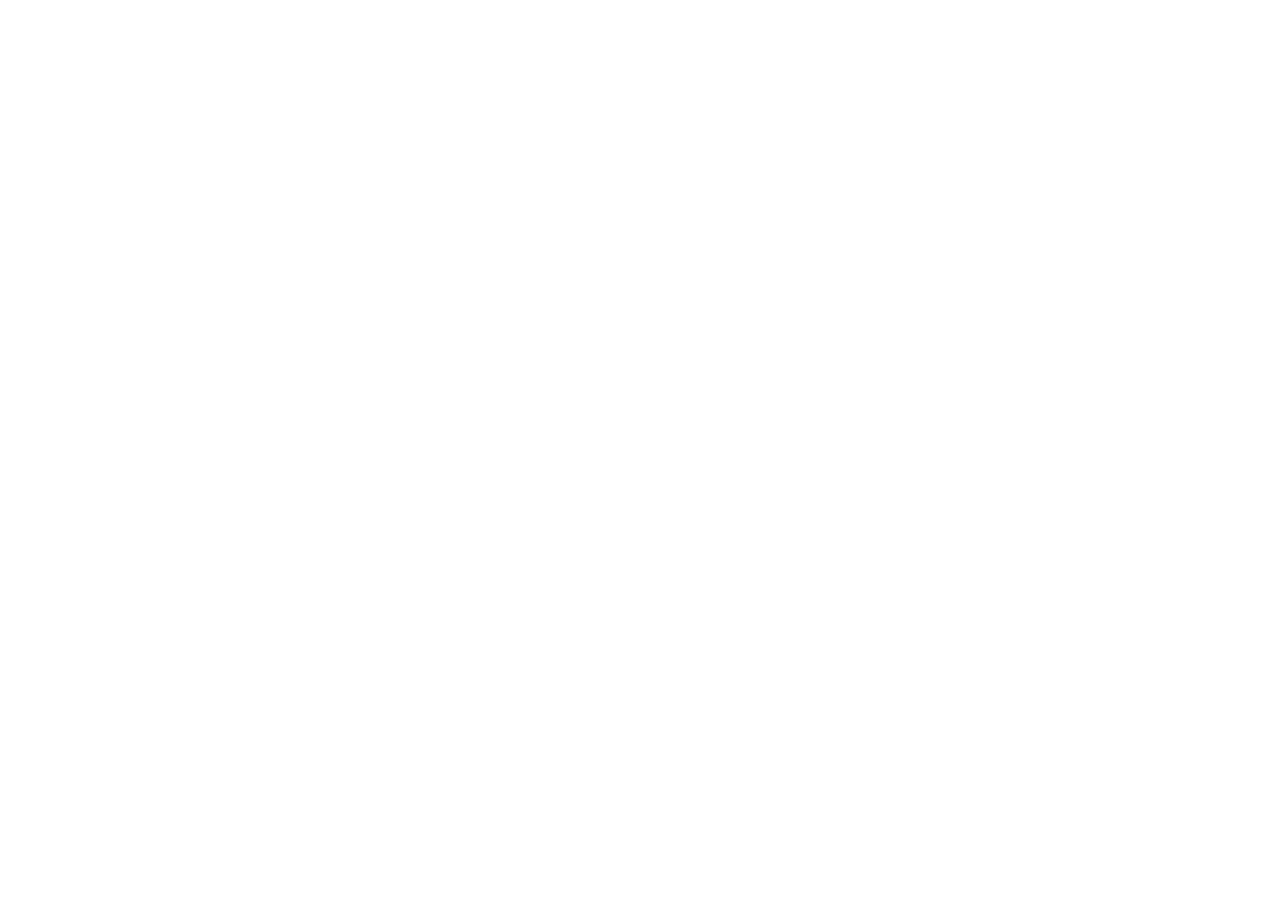
==== index.html @ e1d9fc01 "inciando projeto" ====
<!DOCTYPE html>
<html lang="pt-br">
  <head>
    <meta charset="UTF-8" />
    <meta name="viewport" content="width=device-width, initial-scale=1.0" />
    <link rel="stylesheet" href="style.css" />
    <title>Projeto de CSS</title>
  </head>
  <body></body>
</html>
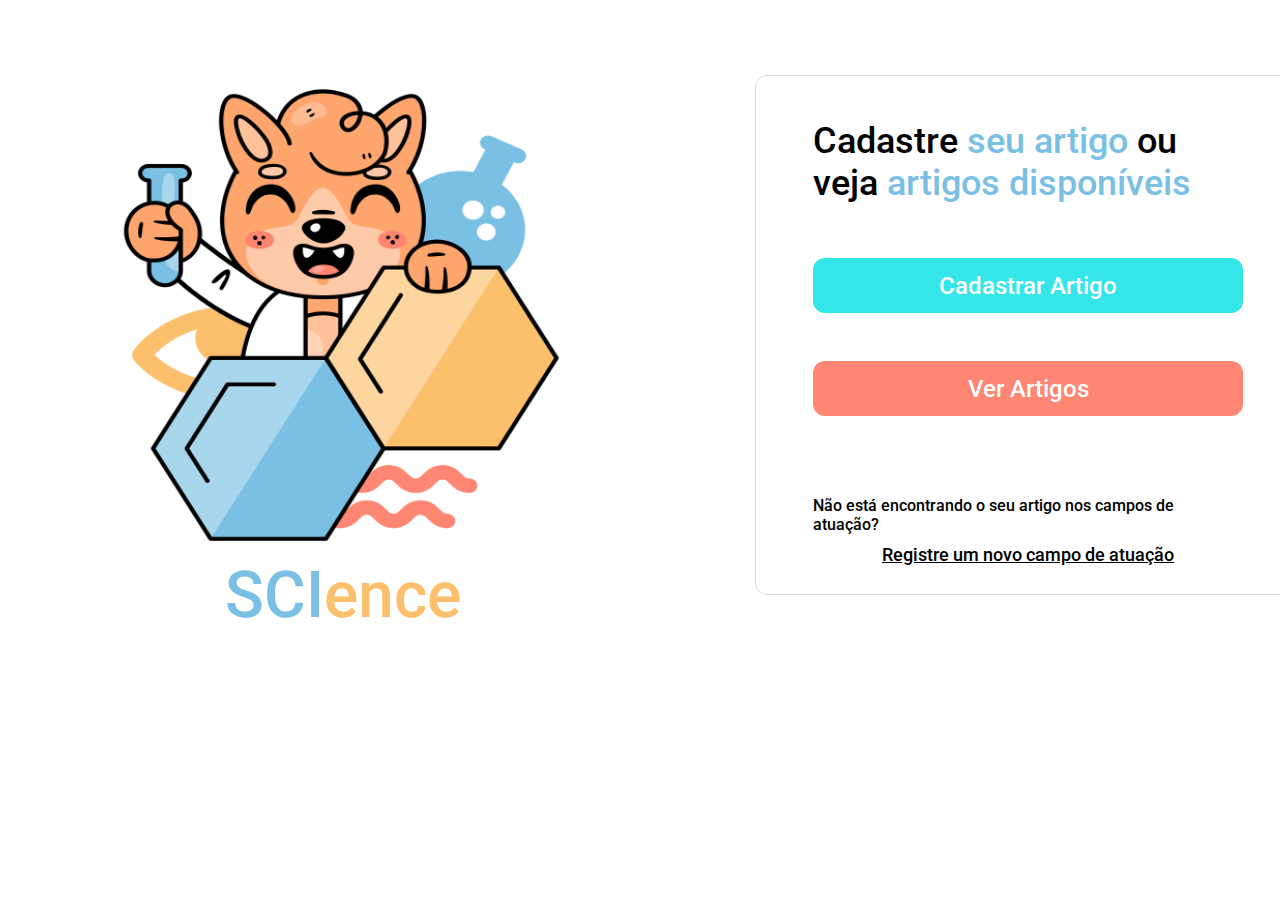
==== commit bcb078c0: "Feature login" ====
--- a/index.html
+++ b/index.html
@@ -4,7 +4,36 @@
     <meta charset="UTF-8" />
     <meta name="viewport" content="width=device-width, initial-scale=1.0" />
     <link rel="stylesheet" href="style.css" />
+    <link rel="preconnect" href="https://fonts.googleapis.com" />
+    <link rel="preconnect" href="https://fonts.gstatic.com" crossorigin />
+    <link
+      href="https://fonts.googleapis.com/css2?family=Roboto:ital,wght@0,100;0,300;0,400;0,500;0,700;0,900;1,100;1,300;1,400;1,500;1,700;1,900&display=swap"
+      rel="stylesheet"
+    />
     <title>Projeto de CSS</title>
   </head>
-  <body></body>
+  <body>
+    <header></header>
+    <div class="content">
+      <aside>
+        <img src="assets/science.png" alt="" class="fox" />
+        <h1><span>SCI</span>ence</h1>
+      </aside>
+
+      <main>
+        <h2>
+          Cadastre <span>seu artigo</span> ou veja
+          <span>artigos disponíveis</span>
+          <div class="actions">
+            <a href="">Cadastrar Artigo</a>
+            <a href="">Ver Artigos</a>
+          </div>
+          <footer>
+            <p>Não está encontrando o seu artigo nos campos de atuação?</p>
+            <a href="">Registre um novo campo de atuação</a>
+          </footer>
+        </h2>
+      </main>
+    </div>
+  </body>
 </html>
--- a/style.css
+++ b/style.css
@@ -0,0 +1,90 @@
+* {
+  margin: 0;
+  padding: 0;
+  box-sizing: border-box;
+}
+:root {
+  font-size: 62.5%;
+}
+.fox {
+  width: 53rem;
+  height: 48rem;
+}
+
+.content {
+  display: grid;
+  grid-template-areas:
+    ". . . . ."
+    ". science . form ."
+    ". science . form ."
+    ". . . . .";
+  gap: 7.5rem;
+}
+
+main {
+  grid-area: form;
+}
+aside {
+  grid-area: science;
+}
+body {
+  font-family: "Roboto", sans-serif;
+  font-size: 1.4rem;
+}
+aside h1 {
+  font-size: 64px;
+  font-weight: 500;
+  line-height: 75px;
+  padding-left: 15rem;
+}
+aside h1 span,
+main h2 span {
+  color: #7ac0e4;
+}
+aside h1 {
+  color: #fcbf6c;
+}
+main {
+  width: 60rem;
+  height: 52rem;
+  border: 0.1rem solid rgba(0, 0, 0, 0.15);
+  padding: 4.4rem 5.7rem;
+  border-radius: 1.2rem;
+}
+main h2 {
+  max-width: 43rem;
+  font-size: 3.6rem;
+  font-weight: 500;
+}
+main .actions {
+  display: flex;
+  flex-flow: column wrap;
+}
+main .actions a {
+  font-size: 2.4rem;
+  text-decoration: none;
+  height: 5.5rem;
+  border-radius: 1.2rem;
+  background-color: #35e6e9;
+  color: #fff;
+
+  display: flex;
+  justify-content: center;
+  align-items: center;
+  margin-top: 5.4rem;
+}
+main .actions a + a {
+  background-color: #ff8672;
+  margin-top: 4.8rem;
+}
+main footer p {
+  font-size: 1.6rem;
+  margin-top: 8rem;
+}
+main footer a {
+  margin-top: 1rem;
+  font-size: 1.8rem;
+  display: block;
+  text-align: center;
+  color: #000;
+}
